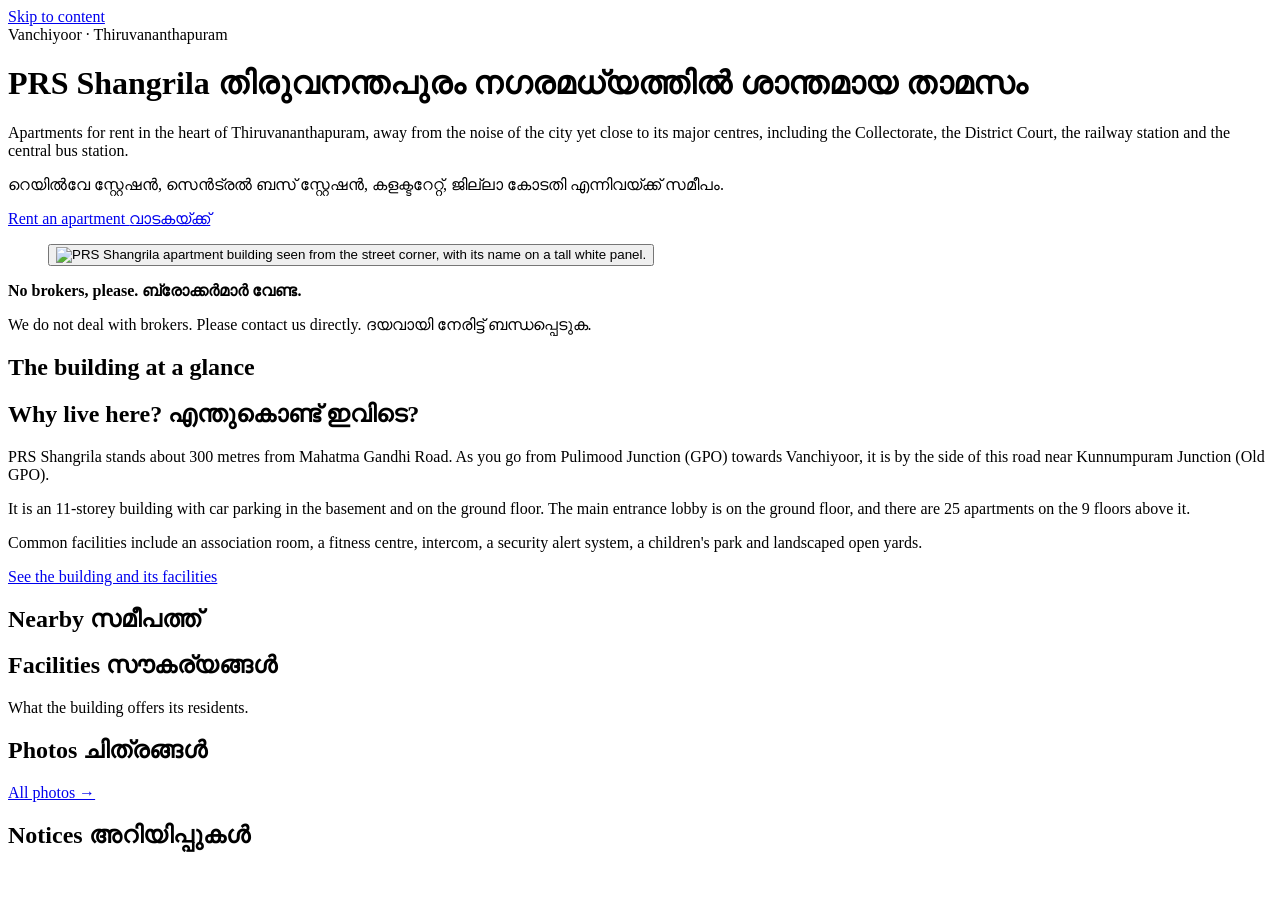
==== index.html @ 69e34de9 "Add files via upload" ====
<!DOCTYPE html>
<html lang="en" data-theme="light">
<head>
<meta charset="utf-8">
<meta name="viewport" content="width=device-width, initial-scale=1">
<meta http-equiv="Content-Security-Policy" content="default-src 'none'; script-src 'self'; style-src 'self'; img-src 'self' data:; font-src 'self'; connect-src 'none'; object-src 'none'; base-uri 'self'; form-action 'none'">
<meta name="referrer" content="strict-origin-when-cross-origin">
<title>PRS Shangrila · Apartments for rent in Vanchiyoor, Thiruvananthapuram</title>
<meta name="description" content="PRS Shangrila is an 11-storey apartment building in Vanchiyoor, in the heart of Thiruvananthapuram, Kerala. Apartments for rent, no brokers. Call or WhatsApp directly.">
<link rel="canonical" href="https://prsshangrila.in/">
<meta property="og:type" content="website">
<meta property="og:site_name" content="PRS Shangrila">
<meta property="og:title" content="PRS Shangrila · Apartments for rent in Vanchiyoor, Thiruvananthapuram">
<meta property="og:description" content="An 11-storey apartment building in the heart of Thiruvananthapuram. Apartments for rent, no brokers.">
<meta property="og:url" content="https://prsshangrila.in/">
<meta property="og:image" content="https://prsshangrila.in/assets/img/building-exterior-750.webp">
<link rel="icon" type="image/svg+xml" href="assets/img/favicon.svg">
<script src="assets/js/theme-init.js"></script>
<link rel="stylesheet" href="assets/css/site.css">
<!-- Structured data for search engines (a data block, not executed, so the Content-Security-Policy does not apply).
     Keep in step with data/site.js and data/content.js. -->
<script type="application/ld+json">
{
  "@context": "https://schema.org",
  "@type": "ApartmentComplex",
  "name": "PRS Shangrila",
  "url": "https://prsshangrila.in/",
  "description": "An 11-storey apartment building in Vanchiyoor, in the heart of Thiruvananthapuram, Kerala, with 25 apartments on the 9 floors above the ground floor and car parking in the basement and on the ground floor.",
  "image": [
    "https://prsshangrila.in/assets/img/building-exterior-750.webp",
    "https://prsshangrila.in/assets/img/building-facade-750.webp",
    "https://prsshangrila.in/assets/img/entrance-porch-750.webp"
  ],
  "numberOfAccommodationUnits": 25,
  "telephone": "+91-8330021017",
  "address": {
    "@type": "PostalAddress",
    "streetAddress": "Ambujavilasam Road, Kunnumpuram, Vanchiyoor PO",
    "addressLocality": "Thiruvananthapuram",
    "addressRegion": "Kerala",
    "postalCode": "695035",
    "addressCountry": "IN"
  },
  "amenityFeature": [
    { "@type": "LocationFeatureSpecification", "name": "Fitness centre", "value": true },
    { "@type": "LocationFeatureSpecification", "name": "Car parking (basement and ground floor)", "value": true },
    { "@type": "LocationFeatureSpecification", "name": "Intercom", "value": true },
    { "@type": "LocationFeatureSpecification", "name": "Children's park", "value": true },
    { "@type": "LocationFeatureSpecification", "name": "Landscaped open yards", "value": true }
  ]
}
</script>
</head>
<body>
<a class="skip" href="#main">Skip to content</a>
<div id="site-header"><noscript><nav aria-label="Main"><a href="index.html">Home</a> · <a href="rent.html">Rent an apartment</a> · <a href="building.html">The building</a> · <a href="association.html">Owners' Association</a> · <a href="notices.html">Notices</a> · <a href="contact.html">Contact</a></nav></noscript></div>
<main id="main">
<div class="wrap hero">
  <div>
    <span class="chip">Vanchiyoor · Thiruvananthapuram</span>
    <h1>PRS Shangrila <span class="ml" lang="ml">തിരുവനന്തപുരം നഗരമധ്യത്തിൽ ശാന്തമായ താമസം</span></h1>
    <p>Apartments for rent in the heart of Thiruvananthapuram, away from the noise of the city yet close to its major centres, including the Collectorate, the District Court, the railway station and the central bus station.</p>
    <p class="ml" lang="ml">റെയിൽവേ സ്റ്റേഷൻ, സെൻട്രൽ ബസ് സ്റ്റേഷൻ, കളക്ടറേറ്റ്, ജില്ലാ കോടതി എന്നിവയ്ക്ക് സമീപം.</p>
    <div class="btn-row">
      <a class="btn" href="rent.html">Rent an apartment <span lang="ml">വാടകയ്ക്ക്</span></a>
    </div>
    <div data-render="call-actions"></div>
  </div>
  <figure class="pic"><button type="button" class="zoom" data-zoom data-full="assets/img/building-exterior-750.webp" aria-label="Enlarge photo: PRS Shangrila building"><picture><source type="image/avif" srcset="assets/img/building-exterior-480.avif 480w, assets/img/building-exterior-750.avif 750w" sizes="(min-width: 860px) 34vw, 92vw"><source type="image/webp" srcset="assets/img/building-exterior-480.webp 480w, assets/img/building-exterior-750.webp 750w" sizes="(min-width: 860px) 34vw, 92vw"><img src="assets/img/building-exterior-750.webp" alt="PRS Shangrila apartment building seen from the street corner, with its name on a tall white panel." width="750" height="1235" fetchpriority="high" decoding="async"></picture></button></figure>
</div>

<section class="wrap" aria-label="Brokers">
  <div class="notice"><div><b>No brokers, please. <span lang="ml">ബ്രോക്കർമാർ വേണ്ട.</span></b>
    <p>We do not deal with brokers. Please contact us directly. <span class="ml" lang="ml">ദയവായി നേരിട്ട് ബന്ധപ്പെടുക.</span></p></div></div>
</section>

<section class="wrap" aria-labelledby="h-facts">
  <h2 id="h-facts" class="lead mb-12">The building at a glance</h2>
  <ul data-render="facts"></ul>
</section>

<section class="wrap" aria-labelledby="h-why">
  <div class="split">
    <div class="card">
      <h2 id="h-why">Why live here? <span class="ml" lang="ml">എന്തുകൊണ്ട് ഇവിടെ?</span></h2>
      <p>PRS Shangrila stands about 300 metres from Mahatma Gandhi Road. As you go from Pulimood Junction (GPO) towards Vanchiyoor, it is by the side of this road near Kunnumpuram Junction (Old GPO).</p>
      <p>It is an 11-storey building with car parking in the basement and on the ground floor. The main entrance lobby is on the ground floor, and there are 25 apartments on the 9 floors above it.</p>
      <p>Common facilities include an association room, a fitness centre, intercom, a security alert system, a children's park and landscaped open yards.</p>
      <p><a href="building.html">See the building and its facilities</a></p>
    </div>
    <div class="card">
      <h2 id="h-near">Nearby <span class="ml" lang="ml">സമീപത്ത്</span></h2>
      <div data-render="nearby"></div>
    </div>
  </div>
</section>

<section class="wrap" aria-label="Contact us">
  <div data-render="call-strip"></div>
</section>

<section class="wrap" aria-labelledby="h-fac">
  <h2 id="h-fac">Facilities <span class="ml" lang="ml">സൗകര്യങ്ങൾ</span></h2>
  <p class="lead wide">What the building offers its residents.</p>
  <div data-render="facilities"></div>
</section>

<section class="wrap" aria-labelledby="h-gal">
  <h2 id="h-gal">Photos <span class="ml" lang="ml">ചിത്രങ്ങൾ</span></h2>
  <div data-render="gallery" data-limit="3"></div>
  <p class="mt-16"><a href="building.html">All photos →</a></p>
</section>

<section class="wrap" aria-labelledby="h-not">
  <h2 id="h-not">Notices <span class="ml" lang="ml">അറിയിപ്പുകൾ</span></h2>
  <div data-render="notices" data-limit="3" data-hide-empty></div>
</section>
</main>
<div id="site-footer"></div>
<script src="data/site.js"></script>
<script src="data/content.js"></script>
<script src="assets/js/site.js"></script>
</body>
</html>
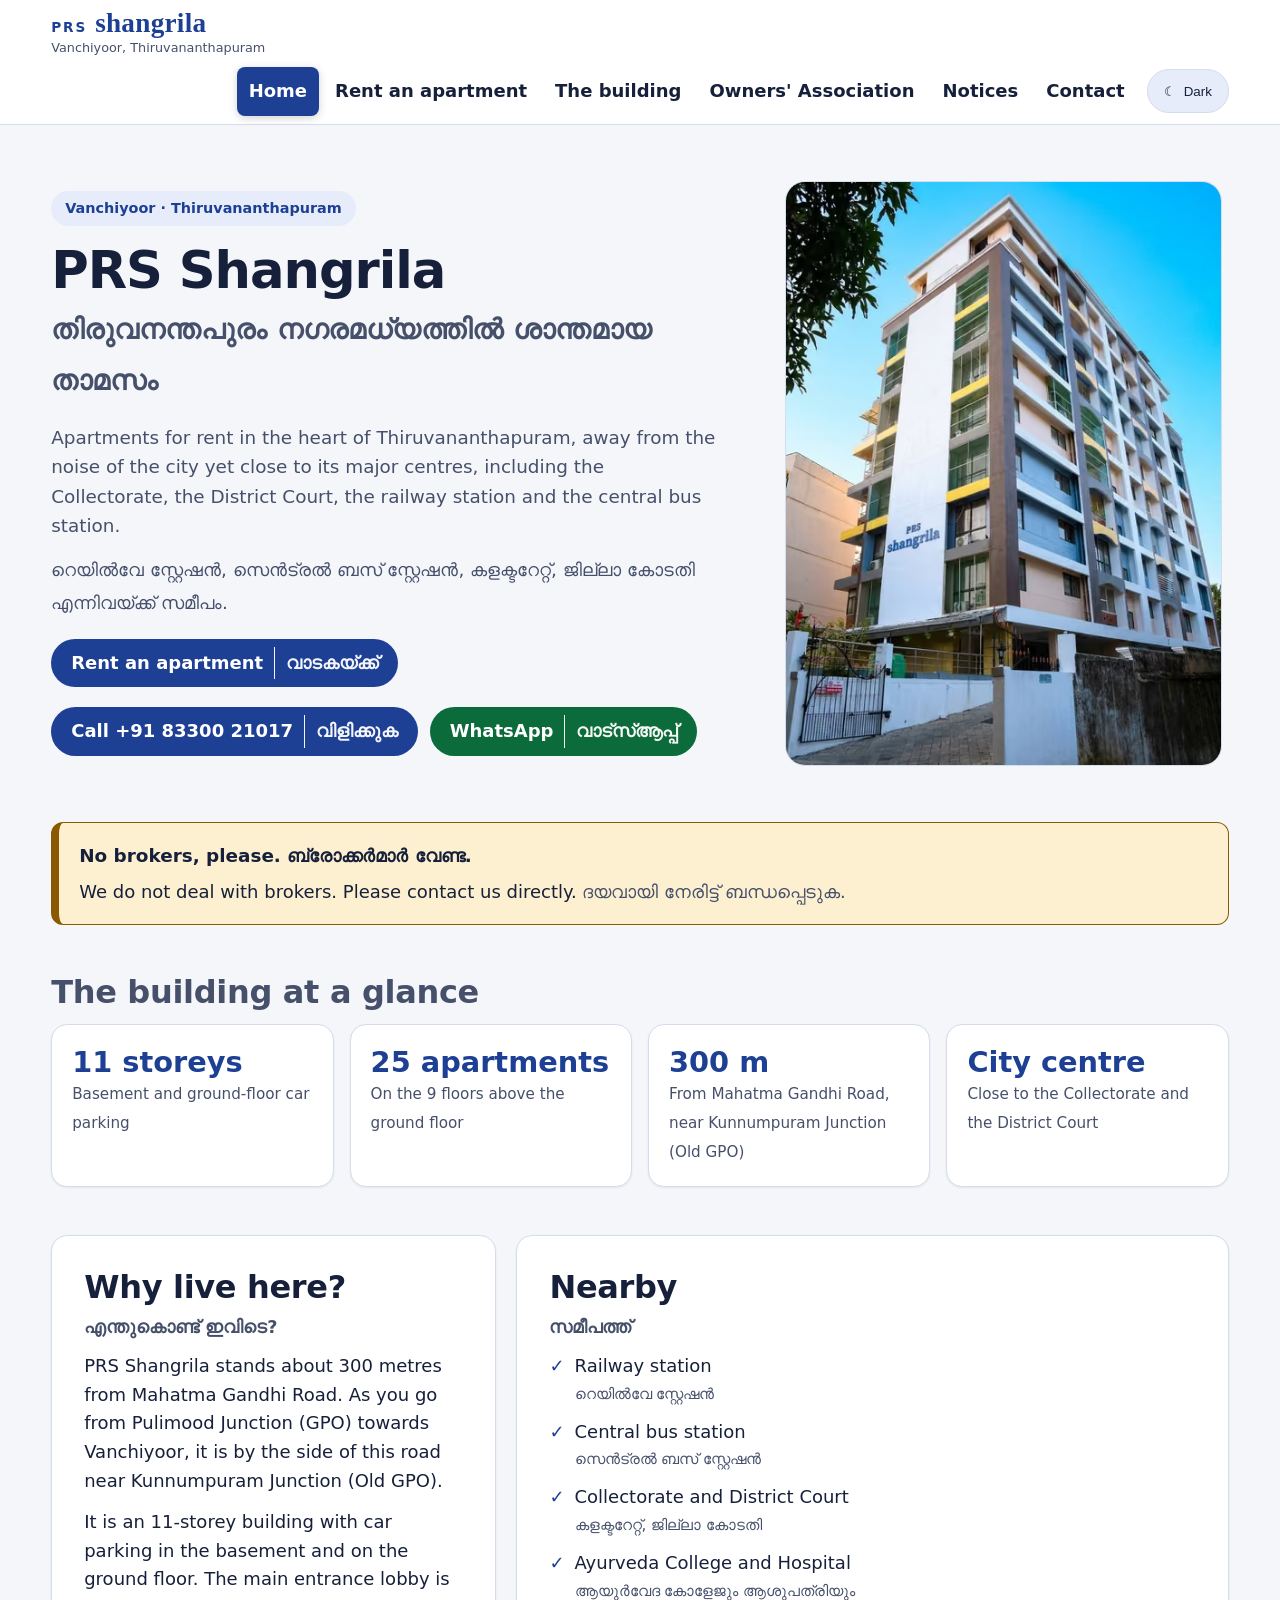
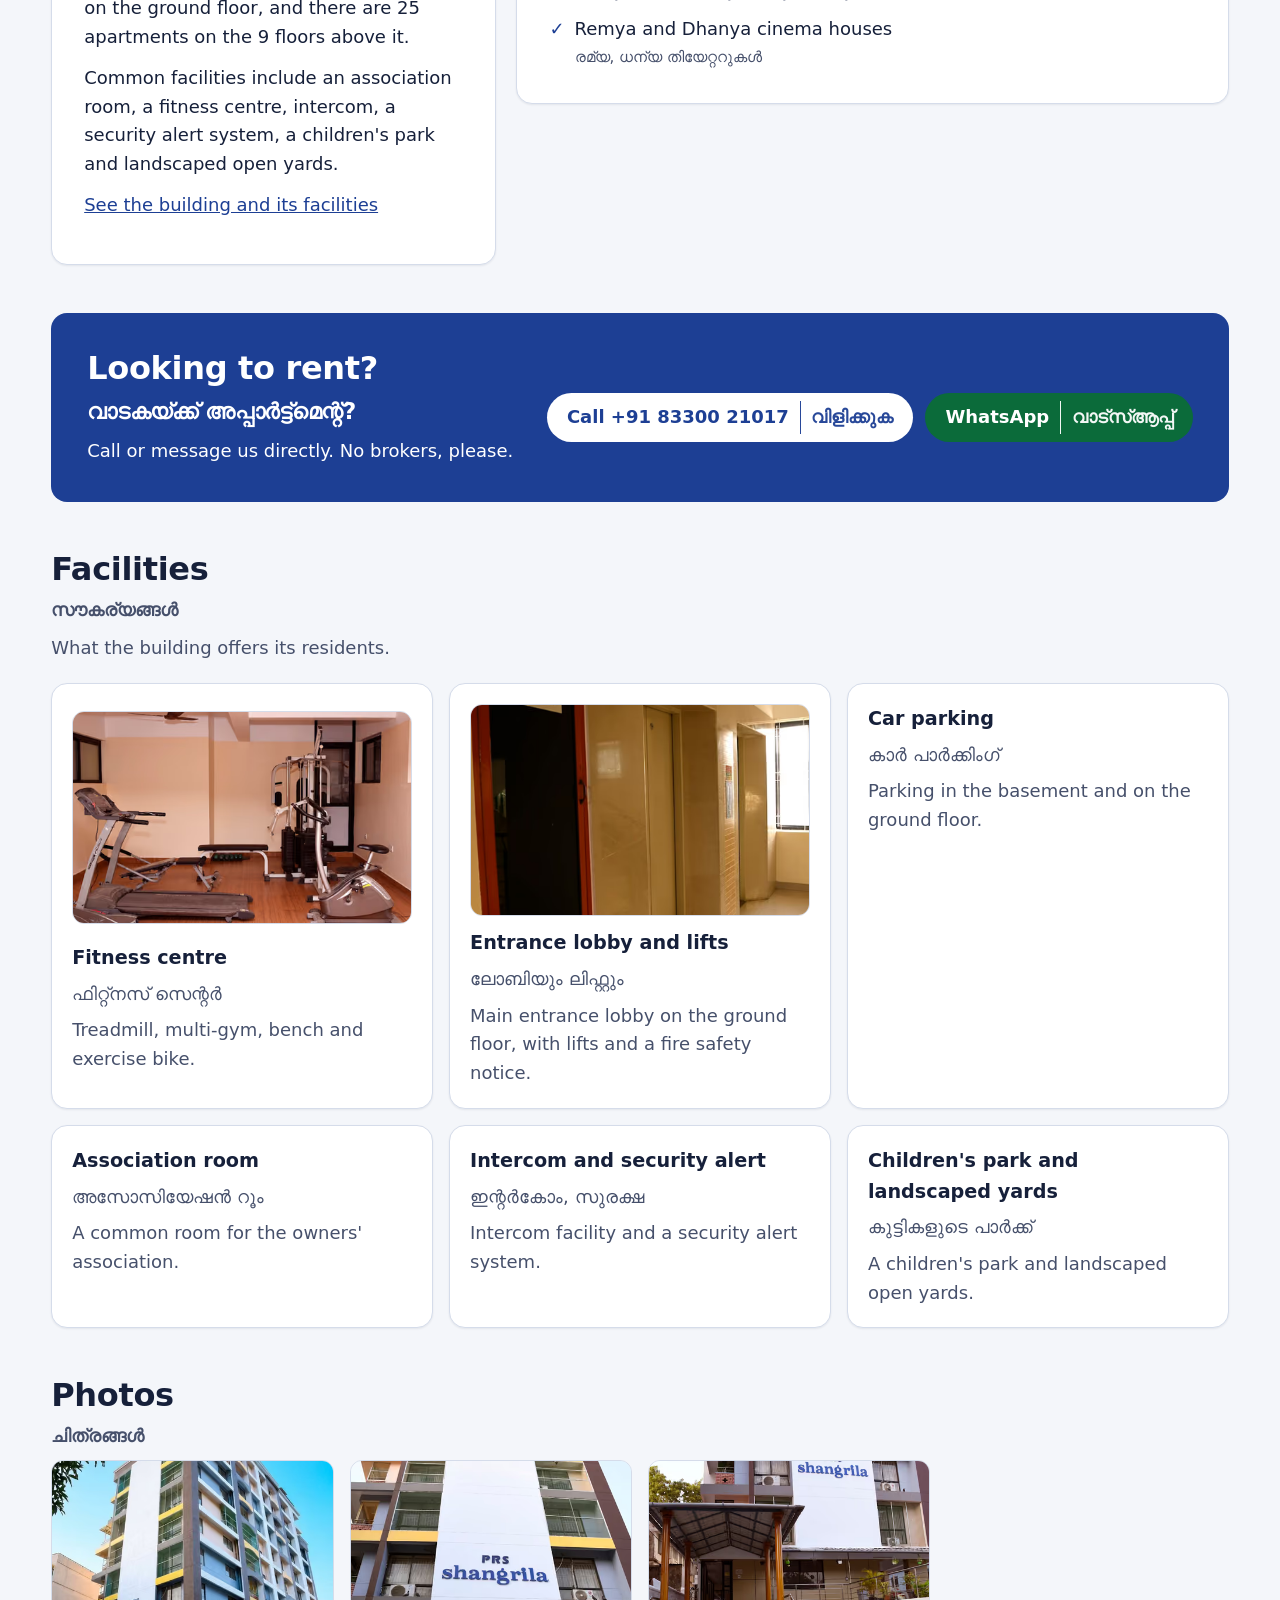
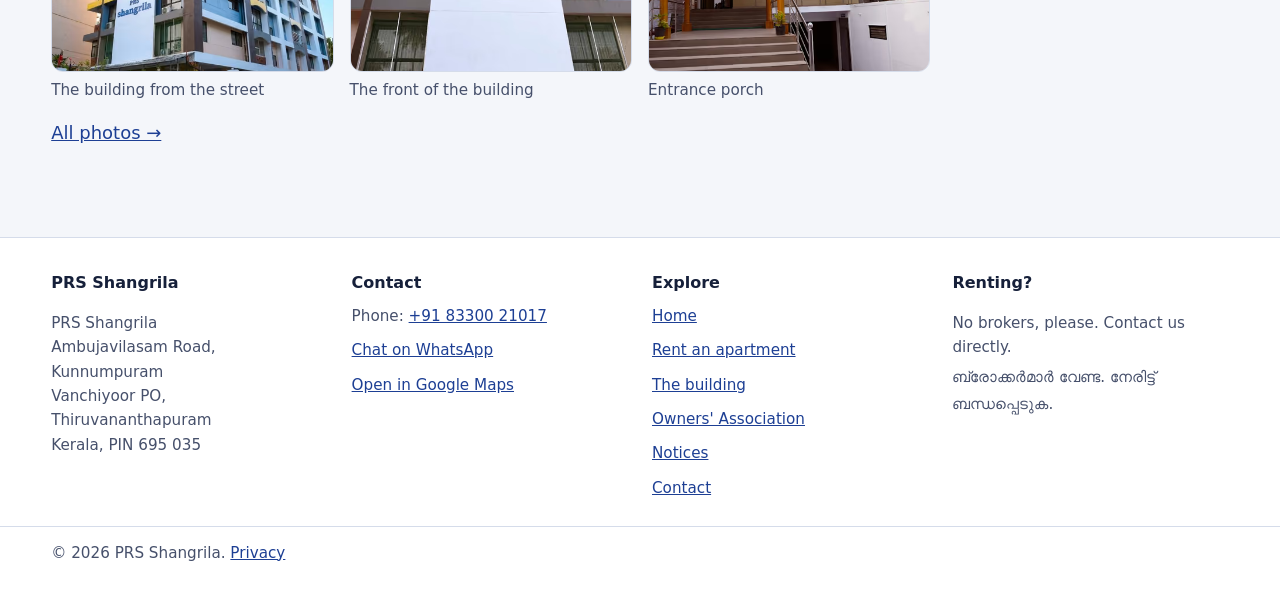
==== commit 01b3a0c0: "Add files via upload" ====
--- a/index.html
+++ b/index.html
@@ -13,7 +13,7 @@
 <meta property="og:title" content="PRS Shangrila · Apartments for rent in Vanchiyoor, Thiruvananthapuram">
 <meta property="og:description" content="An 11-storey apartment building in the heart of Thiruvananthapuram. Apartments for rent, no brokers.">
 <meta property="og:url" content="https://prsshangrila.in/">
-<meta property="og:image" content="https://prsshangrila.in/assets/img/building-exterior-750.webp">
+<meta property="og:image" content="https://prsshangrila.in/assets/img/building-hero-896.webp">
 <link rel="icon" type="image/svg+xml" href="assets/img/favicon.svg">
 <script src="assets/js/theme-init.js"></script>
 <link rel="stylesheet" href="assets/css/site.css">
@@ -27,7 +27,7 @@
   "url": "https://prsshangrila.in/",
   "description": "An 11-storey apartment building in Vanchiyoor, in the heart of Thiruvananthapuram, Kerala, with 25 apartments on the 9 floors above the ground floor and car parking in the basement and on the ground floor.",
   "image": [
-    "https://prsshangrila.in/assets/img/building-exterior-750.webp",
+    "https://prsshangrila.in/assets/img/building-hero-896.webp",
     "https://prsshangrila.in/assets/img/building-facade-750.webp",
     "https://prsshangrila.in/assets/img/entrance-porch-750.webp"
   ],
@@ -66,7 +66,7 @@
     </div>
     <div data-render="call-actions"></div>
   </div>
-  <figure class="pic"><button type="button" class="zoom" data-zoom data-full="assets/img/building-exterior-750.webp" aria-label="Enlarge photo: PRS Shangrila building"><picture><source type="image/avif" srcset="assets/img/building-exterior-480.avif 480w, assets/img/building-exterior-750.avif 750w" sizes="(min-width: 860px) 34vw, 92vw"><source type="image/webp" srcset="assets/img/building-exterior-480.webp 480w, assets/img/building-exterior-750.webp 750w" sizes="(min-width: 860px) 34vw, 92vw"><img src="assets/img/building-exterior-750.webp" alt="PRS Shangrila apartment building seen from the street corner, with its name on a tall white panel." width="750" height="1235" fetchpriority="high" decoding="async"></picture></button></figure>
+  <figure class="pic"><button type="button" class="zoom" data-zoom data-full="assets/img/building-hero-896.webp" aria-label="Enlarge photo: PRS Shangrila building"><picture><source type="image/avif" srcset="assets/img/building-hero-480.avif 480w, assets/img/building-hero-896.avif 896w" sizes="(min-width: 860px) 34vw, 92vw"><source type="image/webp" srcset="assets/img/building-hero-480.webp 480w, assets/img/building-hero-896.webp 896w" sizes="(min-width: 860px) 34vw, 92vw"><img src="assets/img/building-hero-896.webp" alt="PRS Shangrila apartment building seen from the street, with its name on a tall white panel under a blue sky." width="896" height="1200" fetchpriority="high" decoding="async"></picture></button></figure>
 </div>
 
 <section class="wrap" aria-label="Brokers">
--- a/assets/css/site.css
+++ b/assets/css/site.css
@@ -0,0 +1,301 @@
+/* PRS Shangrila – shared stylesheet.
+   Same engine as the CSI Trivandrum site (tokens, cards, pills, theme, modern CSS), restyled for a residential community.
+   Change colours/spacing ONLY in the token blocks below; components use the tokens. */
+
+:root{
+  /* Colour tokens – light (default) */
+  --bg:#f4f6fa;--card:#ffffff;--ink:#16203a;--muted:#46506b;
+  --brand:#1d3f94;--brand-soft:#e6ecfa;--on-brand:#ffffff;
+  --line:#d5dcea;--gold:#8a5a00;--gold-soft:#fdf0d0;--focus:#b45f00;
+  --shadow:0 1px 2px rgba(22,32,58,.08);
+  /* Layout tokens */
+  --gutter:clamp(16px,4vw,64px);      /* side padding; the site is full width */
+  --prose:72ch;                         /* max line length for running text */
+  --radius:16px;
+  color-scheme:light;
+}
+:root[data-theme="dark"]{
+  --bg:#0f131c;--card:#181e2b;--ink:#eef1f8;--muted:#b4bccf;
+  --brand:#a9c0ff;--brand-soft:#222b42;--on-brand:#0f131c;
+  --line:#323c56;--gold:#ffd27a;--gold-soft:#3a2f12;--focus:#ffc15a;
+  --shadow:none;
+  color-scheme:dark;
+}
+
+*{box-sizing:border-box}
+html{scroll-behavior:smooth}
+@media (prefers-reduced-motion:reduce){html{scroll-behavior:auto}*{transition:none!important;animation:none!important}}
+body{margin:0;background:var(--bg);color:var(--ink);font:18px/1.6 system-ui,-apple-system,"Segoe UI",Roboto,Arial,sans-serif;min-height:100vh;display:flex;flex-direction:column}
+main{flex:1}
+img{max-width:100%;height:auto}
+a{color:var(--brand)}
+:focus-visible{outline:3px solid var(--focus);outline-offset:3px;border-radius:6px}
+
+/* Layout */
+.wrap{width:100%;padding-left:var(--gutter);padding-right:var(--gutter)}
+.prose{max-width:var(--prose)}
+.skip{position:absolute;left:-999px;top:8px;background:var(--brand);color:var(--on-brand);padding:10px 16px;z-index:20;border-radius:6px}
+.skip:focus{left:8px}
+section{padding:48px 0 0}
+h1{font-size:clamp(2rem,4.5vw,3.2rem);line-height:1.12;margin:0 0 16px;letter-spacing:-.02em}
+h2{font-size:clamp(1.5rem,2.6vw,2rem);line-height:1.2;margin:0 0 8px;letter-spacing:-.01em}
+h3{font-size:1.2rem;margin:0 0 4px}
+.lead{color:var(--muted);margin:0 0 20px;max-width:var(--prose)}
+.chip{display:inline-block;background:var(--brand-soft);color:var(--brand);font-weight:700;font-size:.9rem;padding:6px 14px;border-radius:999px;margin-bottom:16px}
+
+/* Header / navigation */
+header.site{position:sticky;top:0;z-index:10;background:var(--card);border-bottom:1px solid var(--line)}
+.bar{display:flex;align-items:center;gap:12px;padding-top:8px;padding-bottom:8px;flex-wrap:wrap}
+.brand{display:flex;align-items:center;text-decoration:none}
+.brand img{height:52px;width:auto;display:block;background:#fff;border-radius:8px;padding:2px 6px}
+.brand{flex-direction:column;align-items:flex-start;gap:0;line-height:1.1;color:var(--brand)}
+.wm{display:flex;align-items:baseline;gap:8px}
+.wm-prs{font-weight:700;letter-spacing:.14em;font-size:.85rem}
+.wm-name{font:700 1.7rem Georgia,"Times New Roman",serif;letter-spacing:.01em}
+.wm-sub{font-size:.8rem;color:var(--muted);margin-top:2px}
+.menu-btn{display:none;margin-left:auto;font:600 1rem inherit;min-height:44px;padding:8px 16px;border:1px solid var(--line);background:var(--brand-soft);color:var(--ink);border-radius:999px;cursor:pointer}
+nav.main{margin-left:auto;display:flex;align-items:center;gap:4px;flex-wrap:wrap}
+nav.main a{text-decoration:none;color:var(--ink);font-weight:600;padding:10px 12px;min-height:44px;display:inline-flex;align-items:center;border-radius:8px}
+nav.main a:hover{background:var(--brand-soft)}
+nav.main a[aria-current=page]{background:var(--brand);color:var(--on-brand)}
+.theme{font:600 1rem inherit;min-height:44px;padding:8px 16px;border:1px solid var(--line);background:var(--brand-soft);color:var(--ink);border-radius:999px;cursor:pointer;display:inline-flex;align-items:center;gap:8px;margin-left:6px}
+.theme:hover,.menu-btn:hover{border-color:var(--brand)}
+@media (max-width:980px){
+  .menu-btn{display:inline-flex;align-items:center}
+  nav.main{display:none;width:100%;margin-left:0;flex-direction:column;align-items:stretch;padding-bottom:10px}
+  nav.main.open{display:flex}
+  .theme{margin-left:0;justify-content:center}
+}
+
+/* Hero */
+.hero{padding-top:56px;padding-bottom:8px;display:grid;grid-template-columns:minmax(0,1.5fr) minmax(0,1fr);gap:clamp(24px,4vw,56px);align-items:center}
+.hero p{font-size:1.15rem;color:var(--muted);margin:0 0 12px;max-width:var(--prose)}
+.hero .pic{margin:0}
+.hero .pic img{width:100%;border-radius:20px;border:1px solid var(--line);display:block}
+.page-head{padding-top:48px}
+.crumbs{font-size:.95rem;color:var(--muted);margin:0 0 12px}
+.crumbs a{color:var(--muted)}
+
+/* Cards, stats, pills */
+.stats,.grid{display:grid;gap:16px;list-style:none;margin:0;padding:0}
+.stats{grid-template-columns:repeat(auto-fit,minmax(220px,1fr))}
+.grid{grid-template-columns:repeat(auto-fill,minmax(min(100%,300px),1fr))}
+.grid.wide{grid-template-columns:repeat(auto-fill,minmax(min(100%,440px),1fr))}
+.card,.stats li{background:var(--card);border:1px solid var(--line);border-radius:var(--radius);padding:20px;box-shadow:var(--shadow)}
+.card p{margin:6px 0 0;color:var(--muted)}
+.card.link{text-decoration:none;color:var(--ink);display:block}
+.card.link:hover{border-color:var(--brand)}
+.card .go{display:inline-block;margin-top:10px;font-weight:700;color:var(--brand)}
+.stats b{display:block;font-size:1.8rem;line-height:1.2;color:var(--brand)}
+.stats span{color:var(--muted);font-size:.95rem}
+.pills{display:flex;gap:8px;flex-wrap:wrap;margin:10px 0}
+.pill{font-size:.85rem;font-weight:600;background:var(--brand-soft);color:var(--ink);padding:3px 10px;border-radius:999px}
+.figure{margin:0}
+.figure img{width:100%;border-radius:12px;border:1px solid var(--line);display:block}
+.figure figcaption{color:var(--muted);font-size:.95rem;margin-top:8px}
+.note{font-size:.95rem;background:var(--gold-soft);color:var(--ink);border-radius:10px;padding:10px 14px;margin:0 0 20px;max-width:var(--prose)}
+.empty{color:var(--muted)}
+.btn{display:inline-flex;align-items:center;min-height:44px;padding:8px 20px;border-radius:999px;background:var(--brand);color:var(--on-brand);font-weight:700;text-decoration:none}
+.btn:hover{opacity:.9}
+.list{list-style:none;margin:0;padding:0;background:var(--card);border:1px solid var(--line);border-radius:var(--radius);overflow:hidden}
+.list li{padding:14px 20px;border-bottom:1px solid var(--line);display:flex;gap:12px;justify-content:space-between;flex-wrap:wrap;align-items:center}
+.list li:last-child{border-bottom:0}
+.list small{color:var(--muted)}
+
+/* Tabs / filter */
+[role=tablist]{display:inline-flex;gap:4px;background:var(--brand-soft);padding:4px;border-radius:999px;margin-bottom:20px;flex-wrap:wrap}
+[role=tab]{font:600 1rem inherit;border:0;background:none;color:var(--muted);padding:8px 22px;min-height:44px;border-radius:999px;cursor:pointer}
+[role=tab]:hover{color:var(--ink)}
+[role=tab][aria-selected=true]{background:var(--brand);color:var(--on-brand)}
+.find{display:block;width:100%;max-width:420px;min-height:48px;font:inherit;color:var(--ink);background:var(--card);border:1px solid var(--muted);border-radius:10px;padding:10px 14px;margin-bottom:16px}
+label.lbl{display:block;color:var(--muted);margin-bottom:6px}
+
+/* Tables */
+.tbl{overflow-x:auto;border:1px solid var(--line);border-radius:var(--radius);background:var(--card)}
+table{border-collapse:collapse;width:100%;min-width:760px;font-size:1rem}
+th,td{text-align:left;padding:12px 16px;border-bottom:1px solid var(--line);vertical-align:top}
+th{background:var(--brand-soft);font-size:.9rem;position:sticky;top:0}
+tr:last-child td{border-bottom:0}
+td.yr{font-weight:700;color:var(--brand);white-space:nowrap}
+
+/* Footer */
+footer.site{margin-top:72px;background:var(--card);border-top:1px solid var(--line);color:var(--muted);font-size:.95rem}
+.foot{display:grid;grid-template-columns:repeat(auto-fit,minmax(220px,1fr));gap:24px;padding-top:32px;padding-bottom:20px}
+.foot h3{font-size:1rem;color:var(--ink)}
+.foot ul{list-style:none;margin:0;padding:0}
+.foot li{margin:2px 0}
+.foot a{display:inline-block;padding:4px 0}
+.legal{border-top:1px solid var(--line);padding-top:14px;padding-bottom:24px}
+
+@media (max-width:860px){
+  .hero{grid-template-columns:1fr;padding-top:32px}
+}
+@media print{header.site,footer.site,.skip{display:none}body{background:#fff;color:#000}}
+
+/* Full-width text layouts (used by about.html) */
+.lead.wide{max-width:none}
+.split{display:grid;grid-template-columns:minmax(0,1fr) minmax(0,1.6fr);gap:20px;align-items:start}
+.split .card{padding:clamp(20px,2.5vw,36px)}
+.split .card p{color:var(--ink);margin:0 0 12px}
+.flow{column-count:2;column-gap:clamp(24px,3vw,48px)}
+@media (max-width:1000px){.split{grid-template-columns:1fr}}
+@media (max-width:700px){.flow{column-count:1}}
+.note.wide{max-width:none}
+.stack{display:grid;gap:20px}
+
+/* Utility classes (replace inline styles so the Content-Security-Policy can forbid them) */
+.mt-12{margin-top:12px}.mt-16{margin-top:16px}.mt-24{margin-top:24px}.mb-12{margin-bottom:12px}
+.tbl-cap{text-align:left;padding:12px 16px 0;caption-side:top;color:var(--muted);margin:0}
+
+/* Search row above the roll of honour: search box on the left, result count on the right, full width */
+.toolbar{display:flex;justify-content:space-between;align-items:flex-end;gap:12px 24px;flex-wrap:wrap;margin-bottom:16px}
+.toolbar .find{margin-bottom:0}
+.toolbar .count{margin:0;color:var(--muted)}
+.toolbar .search{flex:1 1 320px;max-width:420px}
+
+/* Full-width call-to-action card: text fills the width, button sits at the right (stacks on small screens) */
+.banner{display:flex;align-items:center;justify-content:space-between;gap:20px 40px;flex-wrap:wrap;padding:clamp(20px,2.5vw,36px)}
+.banner > div{flex:1 1 480px}
+.banner p{color:var(--ink);margin:8px 0 0}
+.banner .btn{flex:0 0 auto}
+
+/* Portrait flyers in the home hero: keep them from becoming taller than the screen */
+.hero .pic img{max-height:min(78vh,720px);width:auto;max-width:100%;margin-left:auto;margin-right:auto}
+
+/* Tiles stretch to fill the row, so a few tiles still span the full width */
+.grid.fit{grid-template-columns:repeat(auto-fit,minmax(min(100%,300px),1fr))}
+
+/* ===================================================================
+   Modern CSS features. Each block degrades gracefully: browsers that do
+   not support a feature simply skip it and the page looks the same, minus the effect.
+   =================================================================== */
+
+/* 1. View Transitions: smooth cross-fade between pages (Chrome, Edge, Safari 18.2+). The header stays put. */
+@media (prefers-reduced-motion:no-preference){
+  @view-transition{navigation:auto}
+  header.site{view-transition-name:site-header}
+  ::view-transition-old(root),::view-transition-new(root){animation-duration:.2s}
+}
+
+/* 2. Scroll-driven animation: cards, tiles and rows fade and rise as they scroll into view */
+@media (prefers-reduced-motion:no-preference){
+  @supports (animation-timeline:view()){
+    @keyframes reveal{from{opacity:0;transform:translateY(28px)}to{opacity:1;transform:none}}
+    .grid > *,.stats li,.list li,.banner,.split > *{animation:reveal linear both;animation-timeline:view();animation-range:entry 0% entry 35%}
+  }
+}
+
+/* 3. Click-to-enlarge flyers: the thumbnail is a button, the enlarged view is a native <dialog> (built in site.js) */
+.zoom{display:block;width:100%;padding:0;margin:0;border:0;background:none;color:inherit;cursor:zoom-in;border-radius:12px}
+.zoom picture{display:block}
+.zoom img{width:100%;height:auto;display:block;border-radius:12px;border:1px solid var(--line)}
+dialog.lightbox{padding:0;border:0;border-radius:16px;background:var(--card);color:var(--ink);max-width:min(96vw,1000px);max-height:96vh;overflow:auto;box-shadow:0 20px 60px rgba(0,0,0,.5)}
+dialog.lightbox::backdrop{background:rgba(8,12,24,.78)}
+dialog.lightbox[open]{animation:lb-in .18s ease-out}
+@keyframes lb-in{from{opacity:0;transform:scale(.97)}to{opacity:1;transform:none}}
+.lb-img{display:block;max-width:100%;max-height:78vh;width:auto;height:auto;margin:0 auto}
+.lb-cap{margin:0;padding:12px 64px 16px 18px;font-size:.95rem;color:var(--muted)}
+.lb-close{position:absolute;top:8px;right:8px;width:44px;height:44px;border-radius:50%;border:0;background:var(--brand);color:var(--on-brand);font-size:1.7rem;line-height:1;cursor:pointer}
+body:has(dialog[open]){overflow:hidden}
+
+/* 4. Container queries: an event card lays itself out by its own width, not the screen width.
+      Narrow card: flyer above the text. Wide card: flyer on the left, text on the right. */
+.card.event{container-type:inline-size}
+.ev-layout{display:grid;gap:12px}
+.ev-body h3{margin-top:4px}
+@container (min-width:640px){
+  .ev-layout{grid-template-columns:minmax(0,280px) minmax(0,1fr);gap:24px;align-items:start}
+  .ev-body h3{margin-top:0}
+}
+
+/* ===================================================================
+   PRS Shangrila components
+   =================================================================== */
+
+/* Malayalam text (30% of the copy). No font download: the best installed Malayalam font is used. */
+.ml,[lang="ml"]{font-family:"Noto Sans Malayalam","Nirmala UI","Kartika","Malayalam Sangam MN","Malayalam MN",system-ui,sans-serif;line-height:1.8}
+.ml{color:var(--muted)}
+h1 .ml,h2 .ml{display:block;font-size:.55em;font-weight:600;margin-top:6px;letter-spacing:0}
+.ml-line{display:block;margin-top:4px}
+
+/* Buttons and rows */
+.btn-row{display:flex;gap:12px;flex-wrap:wrap;margin-top:20px}
+.btn.alt{background:transparent;color:var(--brand);border:2px solid var(--brand)}
+.btn.alt:hover{background:var(--brand-soft);opacity:1}
+.btn.wa{background:#0b6b3a;color:#fff}
+:root[data-theme="dark"] .btn.wa{background:#4cc48a;color:#0f131c}
+
+/* "No brokers" notice: prominent but calm */
+.notice{display:flex;gap:16px;align-items:flex-start;background:var(--gold-soft);border:1px solid var(--gold);border-left-width:8px;border-radius:12px;padding:16px 20px;color:var(--ink)}
+.notice b{display:block;font-size:1.15rem}
+.notice p{margin:4px 0 0}
+
+/* Facts, lists, gallery */
+.checks{list-style:none;margin:0;padding:0;display:grid;gap:10px}
+.checks li{display:flex;gap:10px;align-items:flex-start}
+.checks li::before{content:"✓";color:var(--brand);font-weight:800;flex:0 0 auto}
+.checks small{display:block;color:var(--muted)}
+.gallery{display:grid;gap:16px;grid-template-columns:repeat(auto-fill,minmax(min(100%,260px),1fr));list-style:none;margin:0;padding:0}
+.gallery figure{margin:0}
+.gallery figcaption{color:var(--muted);font-size:.95rem;margin-top:6px}
+.gallery .zoom img{aspect-ratio:4/3;object-fit:cover}
+.fac{display:grid;gap:12px}
+.fac .zoom img{aspect-ratio:16/10;object-fit:cover}
+
+/* FAQ (native details/summary: keyboard and screen-reader friendly, no script) */
+.faq{display:grid;gap:10px;max-width:none}
+.faq details{background:var(--card);border:1px solid var(--line);border-radius:12px;padding:0 18px}
+.faq summary{cursor:pointer;font-weight:700;padding:14px 0;min-height:44px;list-style:revert}
+.faq details[open] summary{border-bottom:1px solid var(--line);margin-bottom:10px}
+.faq .ans{padding-bottom:14px}
+
+/* Contact cards and call strip */
+.callstrip{display:flex;align-items:center;justify-content:space-between;gap:16px 32px;flex-wrap:wrap;background:var(--brand);color:var(--on-brand);border-radius:var(--radius);padding:clamp(20px,3vw,36px)}
+.callstrip h2{color:var(--on-brand);margin:0}
+.callstrip p{margin:6px 0 0;color:var(--on-brand)}
+.callstrip .btn{background:var(--on-brand);color:var(--brand)}
+.callstrip .btn.wa{background:#0b6b3a;color:#fff}
+.alert-bar{background:var(--brand-soft);border-bottom:1px solid var(--line);text-align:center;padding:8px var(--gutter);font-size:.95rem}
+.steps{margin:0;padding-left:1.3em;display:grid;gap:8px}
+.btn span[lang="ml"]{margin-left:.6em;padding-left:.6em;border-left:1px solid currentColor;opacity:.95}
+.callstrip h2 span[lang="ml"]{display:block;font-size:.7em;margin-top:4px}
+
+/* ===================================================================
+   Menu and page motion (added after review: the first version had only a 0.2s page fade and no menu motion).
+   Everything below is switched off for visitors who prefer reduced motion.
+   =================================================================== */
+@media (prefers-reduced-motion:no-preference){
+  /* 1. Page-to-page: a clearly visible cross-fade with a slight rise; the header stays in place (cross-document View Transitions) */
+  @view-transition{navigation:auto}
+  header.site{view-transition-name:site-header}
+  main{view-transition-name:page-main}
+  ::view-transition-group(root){animation-duration:.4s}
+  ::view-transition-old(page-main){animation:vt-out .22s ease-in both}
+  ::view-transition-new(page-main){animation:vt-in .38s cubic-bezier(.2,.7,.2,1) .06s both}
+  @keyframes vt-out{to{opacity:0;transform:translateY(-8px)}}
+  @keyframes vt-in{from{opacity:0;transform:translateY(14px)}}
+
+  /* 2. Desktop menu: smooth hover, focus and current-page changes */
+  nav.main a{transition:background-color .22s ease,color .22s ease,box-shadow .22s ease,transform .22s ease}
+  nav.main a:hover{transform:translateY(-1px)}
+  nav.main a[aria-current=page]{box-shadow:0 2px 8px rgba(0,0,0,.18)}
+  .theme,.menu-btn,.btn{transition:background-color .22s ease,border-color .22s ease,transform .15s ease,opacity .2s ease}
+  .btn:active,.theme:active,.menu-btn:active{transform:scale(.97)}
+  .card.link{transition:transform .2s ease,border-color .2s ease,box-shadow .2s ease}
+  .card.link:hover{transform:translateY(-3px);box-shadow:0 8px 20px rgba(0,0,0,.12)}
+
+  /* 3. Mobile menu: slides open instead of popping */
+  @media (max-width:980px){
+    nav.main.open{animation:menu-open .28s cubic-bezier(.2,.7,.2,1) both;transform-origin:top}
+    nav.main.open a{animation:menu-item .3s ease both}
+    nav.main.open a:nth-child(2){animation-delay:.03s}
+    nav.main.open a:nth-child(3){animation-delay:.06s}
+    nav.main.open a:nth-child(4){animation-delay:.09s}
+    nav.main.open a:nth-child(5){animation-delay:.12s}
+    nav.main.open a:nth-child(6){animation-delay:.15s}
+    nav.main.open a:nth-child(7){animation-delay:.18s}
+    nav.main.open a:nth-child(8){animation-delay:.21s}
+  }
+  @keyframes menu-open{from{opacity:0;transform:translateY(-10px) scaleY(.96)}}
+  @keyframes menu-item{from{opacity:0;transform:translateX(-10px)}}
+}
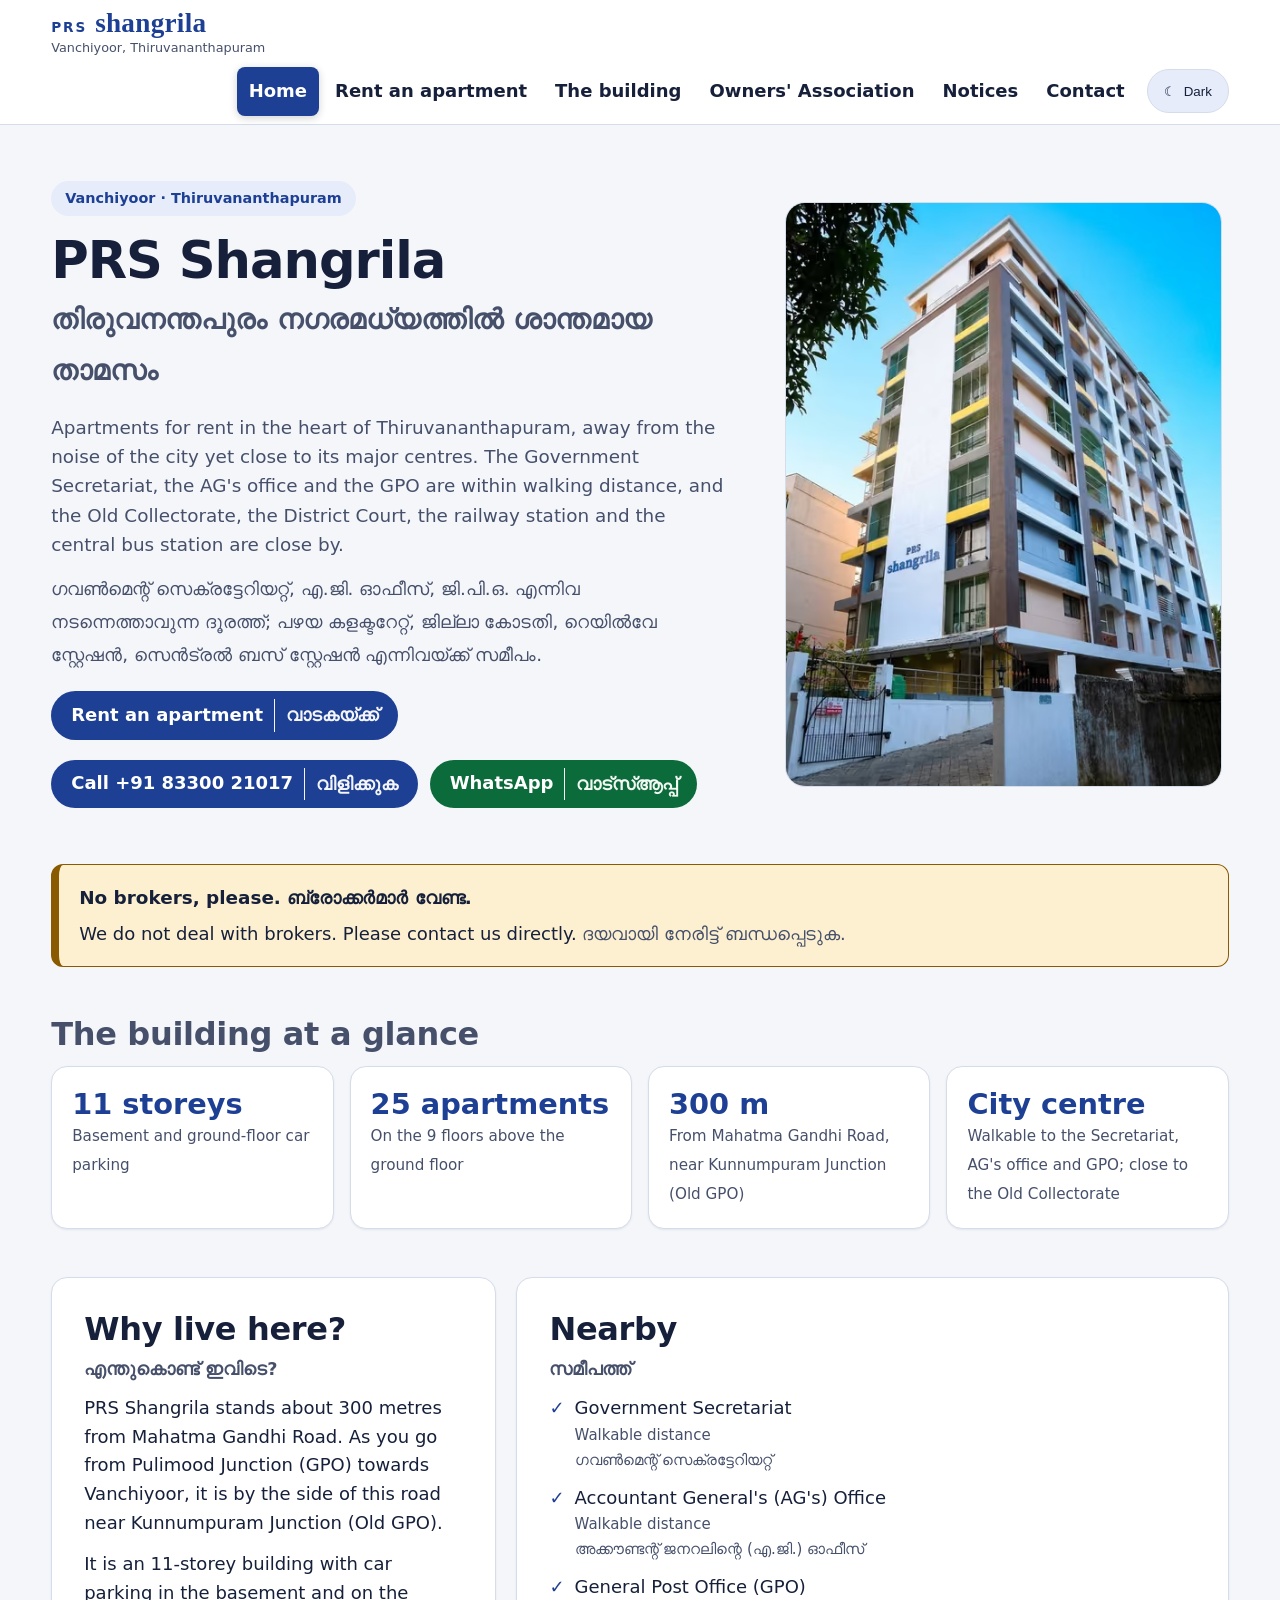
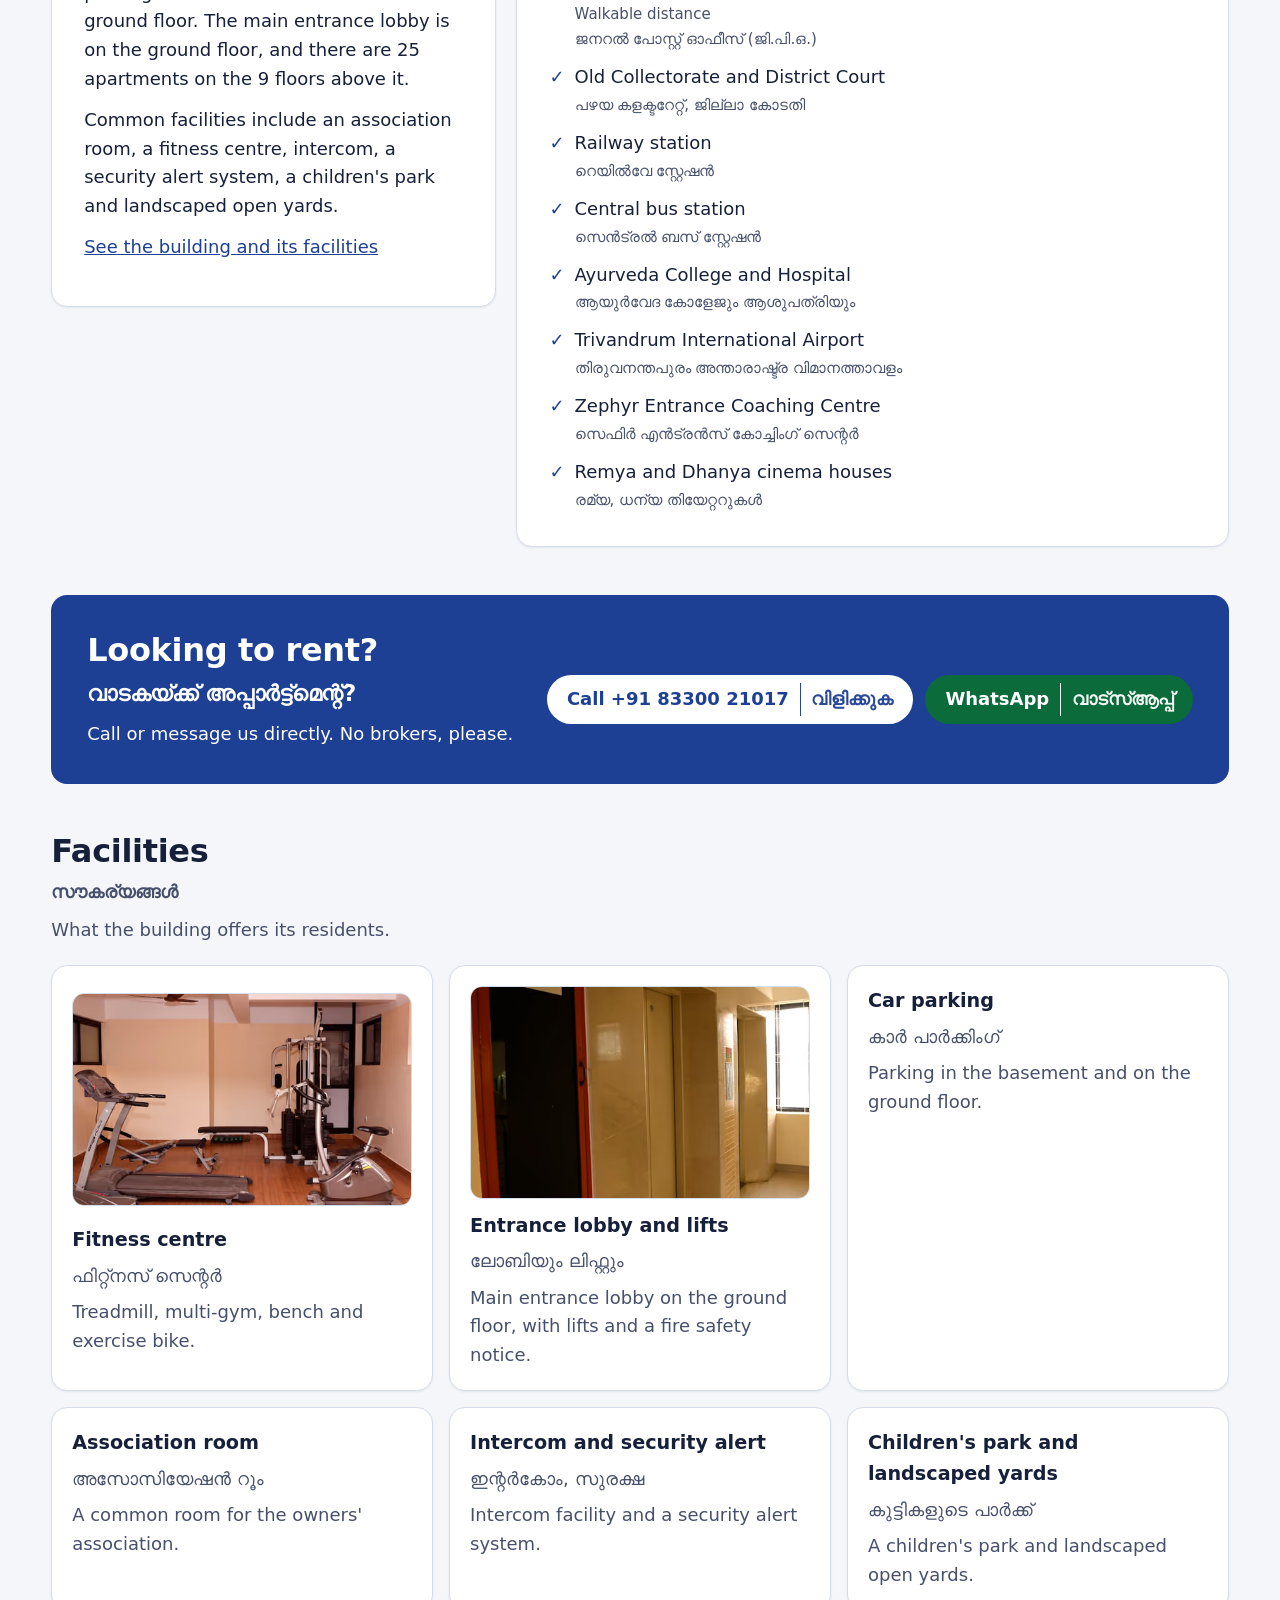
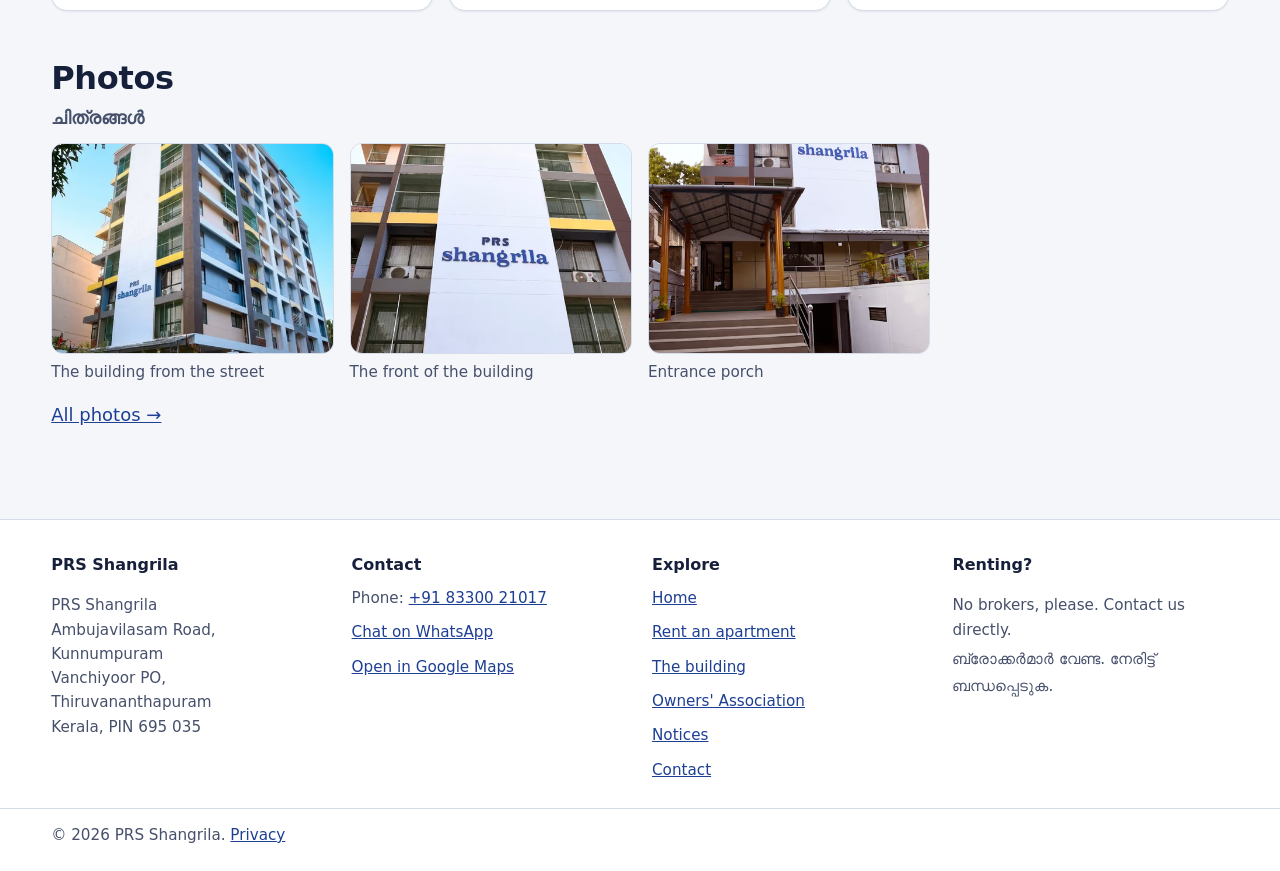
==== commit d28fd440: "Add files via upload" ====
--- a/index.html
+++ b/index.html
@@ -59,8 +59,8 @@
   <div>
     <span class="chip">Vanchiyoor · Thiruvananthapuram</span>
     <h1>PRS Shangrila <span class="ml" lang="ml">തിരുവനന്തപുരം നഗരമധ്യത്തിൽ ശാന്തമായ താമസം</span></h1>
-    <p>Apartments for rent in the heart of Thiruvananthapuram, away from the noise of the city yet close to its major centres, including the Collectorate, the District Court, the railway station and the central bus station.</p>
-    <p class="ml" lang="ml">റെയിൽവേ സ്റ്റേഷൻ, സെൻട്രൽ ബസ് സ്റ്റേഷൻ, കളക്ടറേറ്റ്, ജില്ലാ കോടതി എന്നിവയ്ക്ക് സമീപം.</p>
+    <p>Apartments for rent in the heart of Thiruvananthapuram, away from the noise of the city yet close to its major centres. The Government Secretariat, the AG's office and the GPO are within walking distance, and the Old Collectorate, the District Court, the railway station and the central bus station are close by.</p>
+    <p class="ml" lang="ml">ഗവൺമെന്റ് സെക്രട്ടേറിയറ്റ്, എ.ജി. ഓഫീസ്, ജി.പി.ഒ. എന്നിവ നടന്നെത്താവുന്ന ദൂരത്ത്; പഴയ കളക്ടറേറ്റ്, ജില്ലാ കോടതി, റെയിൽവേ സ്റ്റേഷൻ, സെൻട്രൽ ബസ് സ്റ്റേഷൻ എന്നിവയ്ക്ക് സമീപം.</p>
     <div class="btn-row">
       <a class="btn" href="rent.html">Rent an apartment <span lang="ml">വാടകയ്ക്ക്</span></a>
     </div>
